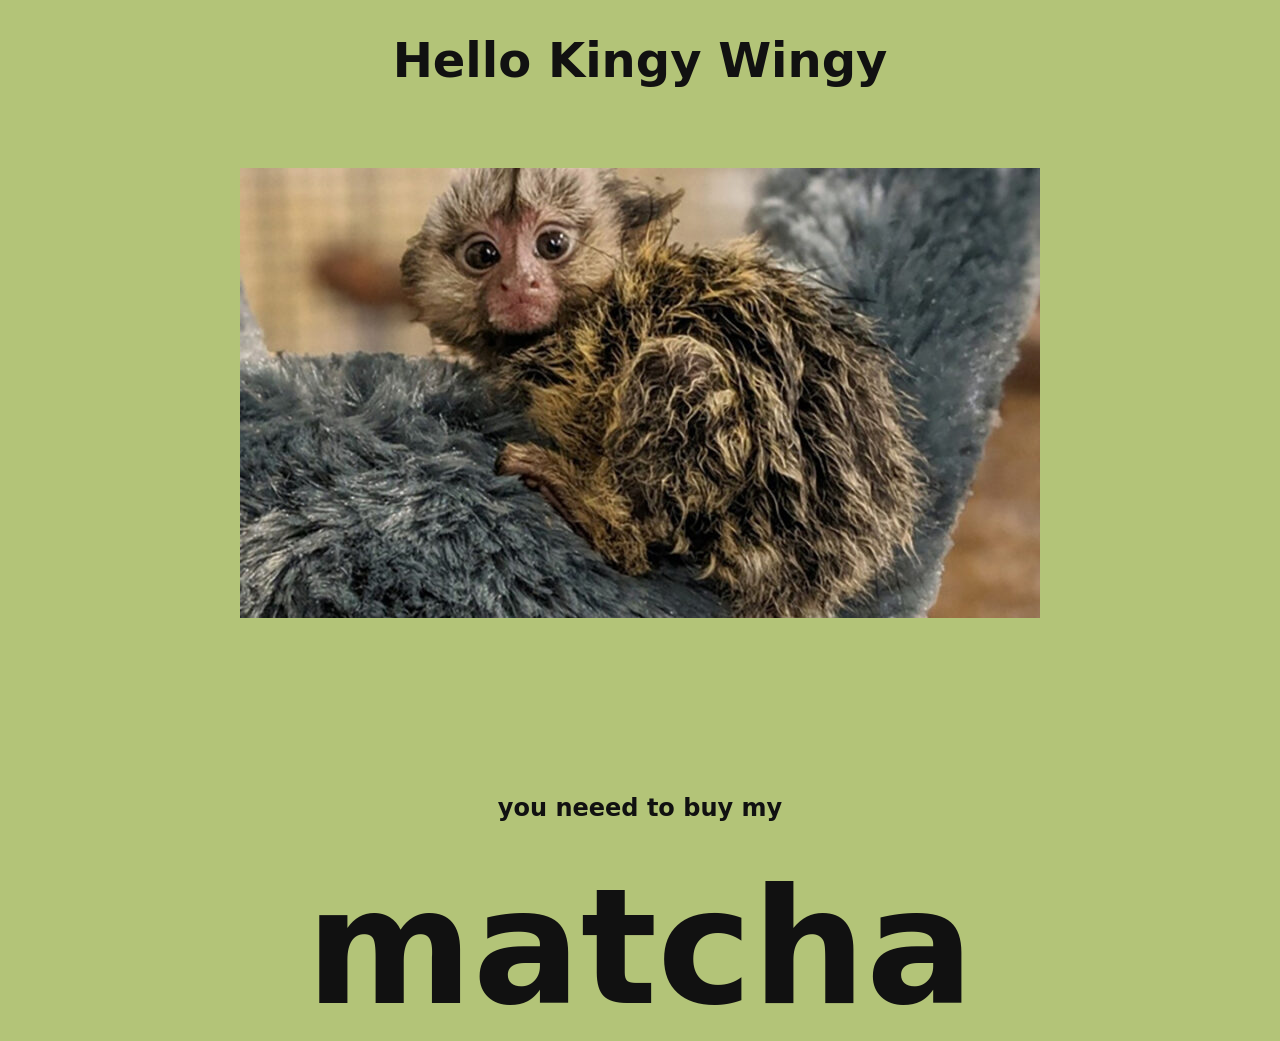
==== index.html @ a099acc8 "Brand new website" ====
<!DOCTYPE html>
<html lang="en">
<head>
  <meta charset="UTF-8">
  <meta name="viewport" content="width=device-width, initial-scale=1.0">
  <title>Hello Kingy Wingy</title>
  <link rel="stylesheet" href="style.css">
</head>
<body>

  <h1>Hello Kingy Wingy</h1>
   

  <main>
    <img src="images/marmoset.jpg" alt="Describe your image here">
  </main>

<h2>you neeed to buy my</h2>
  <h3>matcha</h3>

  <script src="script.js"></script>
</body>
</html>
---- style.css ----
* {
  box-sizing: border-box;
  margin: 0;
  padding: 0;
}

body {
  min-height: 100vh;
  display: flex;
  flex-direction: column;
  font-family: system-ui, sans-serif;
  background: #B3C478;
  color: #111;
}

h1 {
  text-align: center;
  padding: 2rem 1rem;
  font-size: 3rem;
}

h2 {
  text-align: center;
  padding: 2rem 2rem;
  font-size: 1.5rem;
}

h3 {
  text-align: center;
  padding: 0.0005rem 0.0005rem;
  font-size: 10rem;
}

main {
  flex: 1;
  display: flex;
  justify-content: center;
  align-items: center;
  padding: 3rem 3rem 9rem;
}

img {
  display: block;
  max-width: 160vw;
  max-height: 140vh;
  object-fit: contain;
}
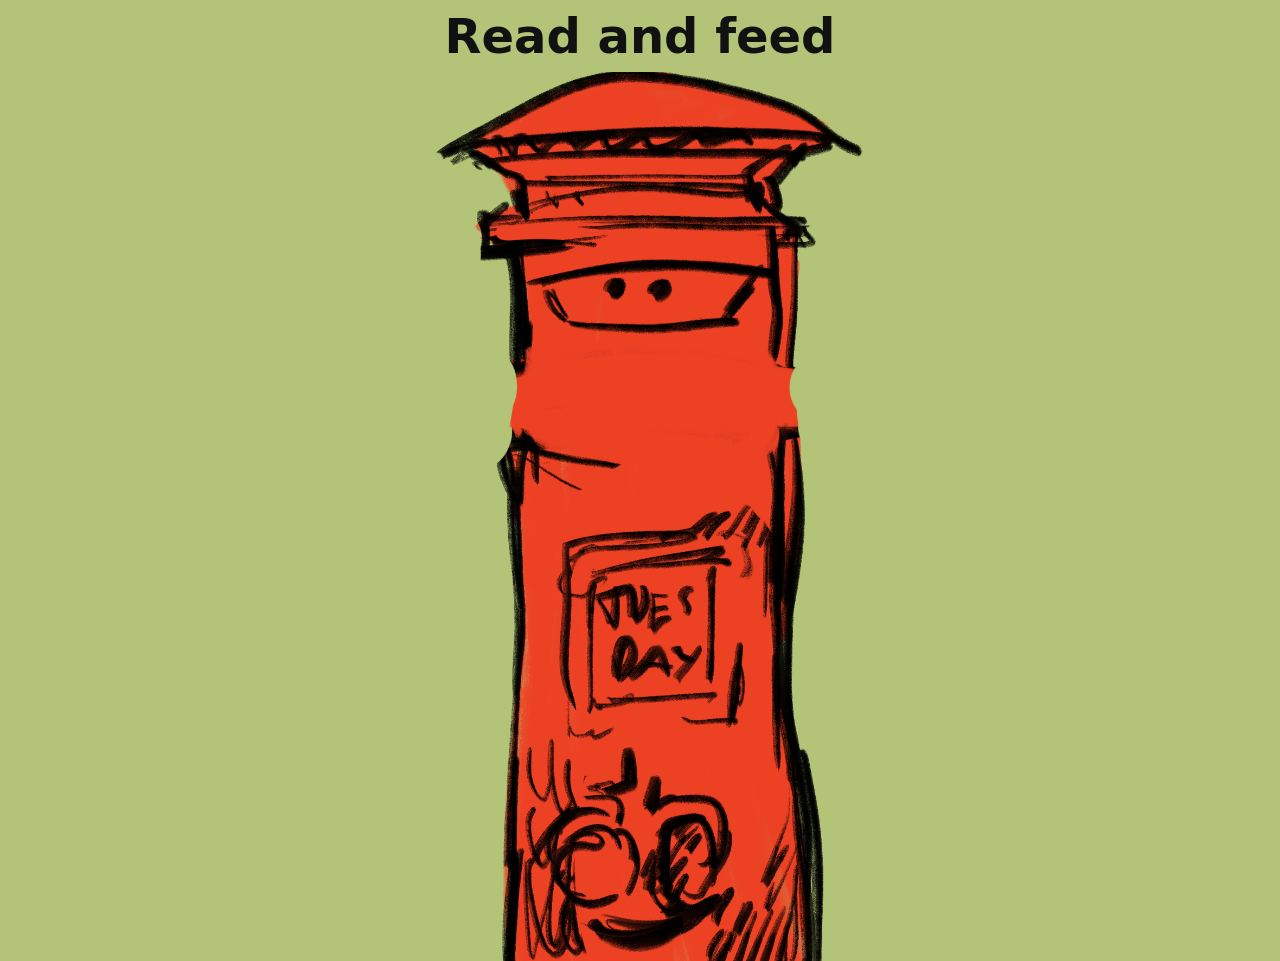
==== commit c8621cc4: "implementing postbox and moving assets before copilot adding placeholders and recording its state be" ====
--- a/index.html
+++ b/index.html
@@ -3,20 +3,17 @@
 <head>
   <meta charset="UTF-8">
   <meta name="viewport" content="width=device-width, initial-scale=1.0">
-  <title>Hello Kingy Wingy</title>
+  <title>Read and Feed</title>
   <link rel="stylesheet" href="style.css">
 </head>
 <body>
 
-  <h1>Hello Kingy Wingy</h1>
-   
+  <h1>Read and feed</h1>
 
   <main>
-    <img src="images/marmoset.jpg" alt="Describe your image here">
+    <img src="images/Pbox body.png" alt="Describe your image here">
+    <img2 src="images/Pbox mouth.png" alt="Describe your image here">
   </main>
-
-<h2>you neeed to buy my</h2>
-  <h3>matcha</h3>
 
   <script src="script.js"></script>
 </body>
--- a/style.css
+++ b/style.css
@@ -11,11 +11,12 @@
   font-family: system-ui, sans-serif;
   background: #B3C478;
   color: #111;
+  overflow: hidden;
 }
 
 h1 {
   text-align: center;
-  padding: 2rem 1rem;
+  padding: 0.5rem 0.5rem;
   font-size: 3rem;
 }
 
@@ -32,16 +33,23 @@
 }
 
 main {
-  flex: 1;
+  flex: 0;
   display: flex;
   justify-content: center;
   align-items: center;
-  padding: 3rem 3rem 9rem;
+  padding: 0rem 0rem 0rem;
 }
 
 img {
   display: block;
-  max-width: 160vw;
-  max-height: 140vh;
-  object-fit: contain;
+  max-width: 100vw;
+  max-height: 100vh;
+  object-fit: fill;
 }
+
+img2 {
+  display: inside;
+  max-width: 100vw;
+  max-height: 100vh;
+  object-fit: fill;
+}
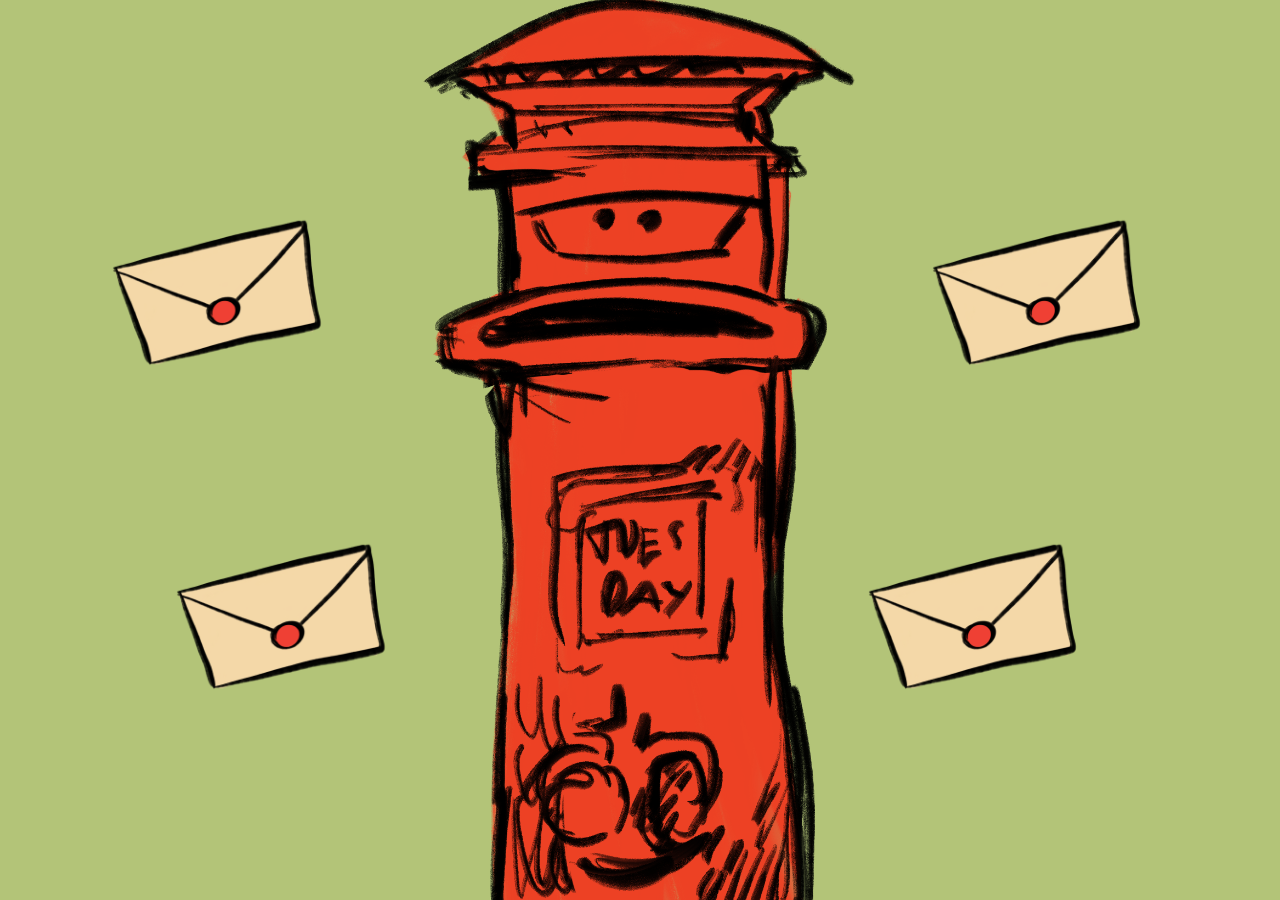
==== commit df4bcaba: "Copilot led coding website prototype created with promptng copilot to position images, make the lett" ====
--- a/index.html
+++ b/index.html
@@ -7,13 +7,17 @@
   <link rel="stylesheet" href="style.css">
 </head>
 <body>
+  <main>
+    <img id="pbox" src="images/New Pbox rest.png" alt="Pbox character resting">
+    <!-- This invisible target is positioned over the upper part of Pbox by script.js. -->
+    <div id="pbox-trigger" aria-hidden="true"></div>
+  </main>
 
-  <h1>Read and feed</h1>
-
-  <main>
-    <img src="images/Pbox body.png" alt="Describe your image here">
-    <img2 src="images/Pbox mouth.png" alt="Describe your image here">
-  </main>
+  <!-- Four separate Letter objects surround Pbox and can be dragged with the mouse. -->
+  <div class="letter letter-left-top" aria-label="Draggable letter"><img src="images/Letter.png" alt=""></div>
+  <div class="letter letter-left-bottom" aria-label="Draggable letter"><img src="images/Letter.png" alt=""></div>
+  <div class="letter letter-right-top" aria-label="Draggable letter"><img src="images/Letter.png" alt=""></div>
+  <div class="letter letter-right-bottom" aria-label="Draggable letter"><img src="images/Letter.png" alt=""></div>
 
   <script src="script.js"></script>
 </body>
--- a/style.css
+++ b/style.css
@@ -4,52 +4,89 @@
   padding: 0;
 }
 
+html,
 body {
-  min-height: 100vh;
-  display: flex;
-  flex-direction: column;
+  width: 100%;
+  height: 100%;
+  overflow: hidden;
+  /* The fixed viewport prevents the landing page from scrolling. */
+}
+
+body {
+  position: relative;
   font-family: system-ui, sans-serif;
   background: #B3C478;
   color: #111;
-  overflow: hidden;
-}
-
-h1 {
-  text-align: center;
-  padding: 0.5rem 0.5rem;
-  font-size: 3rem;
-}
-
-h2 {
-  text-align: center;
-  padding: 2rem 2rem;
-  font-size: 1.5rem;
-}
-
-h3 {
-  text-align: center;
-  padding: 0.0005rem 0.0005rem;
-  font-size: 10rem;
 }
 
 main {
-  flex: 0;
-  display: flex;
-  justify-content: center;
-  align-items: center;
-  padding: 0rem 0rem 0rem;
+  position: absolute;
+  inset: 0;
+  /* Position the character from the bottom while keeping it centred. */
 }
 
 img {
   display: block;
-  max-width: 100vw;
-  max-height: 100vh;
-  object-fit: fill;
+  width: 100%;
+  height: 100%;
+  object-fit: contain;
+  object-position: center bottom;
 }
 
-img2 {
-  display: inside;
-  max-width: 100vw;
-  max-height: 100vh;
-  object-fit: fill;
+#pbox-trigger {
+  position: absolute;
+  opacity: 0;
+  pointer-events: none;
 }
+
+.letter {
+  position: absolute;
+  z-index: 2;
+  width: clamp(180px, 22vw, 340px);
+  aspect-ratio: 2360 / 1640;
+  cursor: grab;
+  touch-action: none;
+  user-select: none;
+  transform: translate(-50%, -50%);
+  transition: left 0.35s ease, top 0.35s ease;
+  /* Letter.png uses no additional rotation in its default appearance. */
+  /* Each letter starts in a fixed position, then follows the pointer when dragged. */
+}
+
+.letter img {
+  width: 100%;
+  height: 100%;
+  object-fit: contain;
+  pointer-events: none;
+}
+
+.letter.dragging {
+  cursor: grabbing;
+  z-index: 10;
+  transition: none;
+}
+
+.letter.eaten {
+  visibility: hidden;
+  pointer-events: none;
+}
+
+.letter-left-top {
+  left: 18%;
+  top: 32%;
+}
+
+.letter-left-bottom {
+  left: 23%;
+  top: 68%;
+}
+
+.letter-right-top {
+  left: 82%;
+  top: 32%;
+}
+
+.letter-right-bottom {
+  left: 77%;
+  top: 68%;
+}
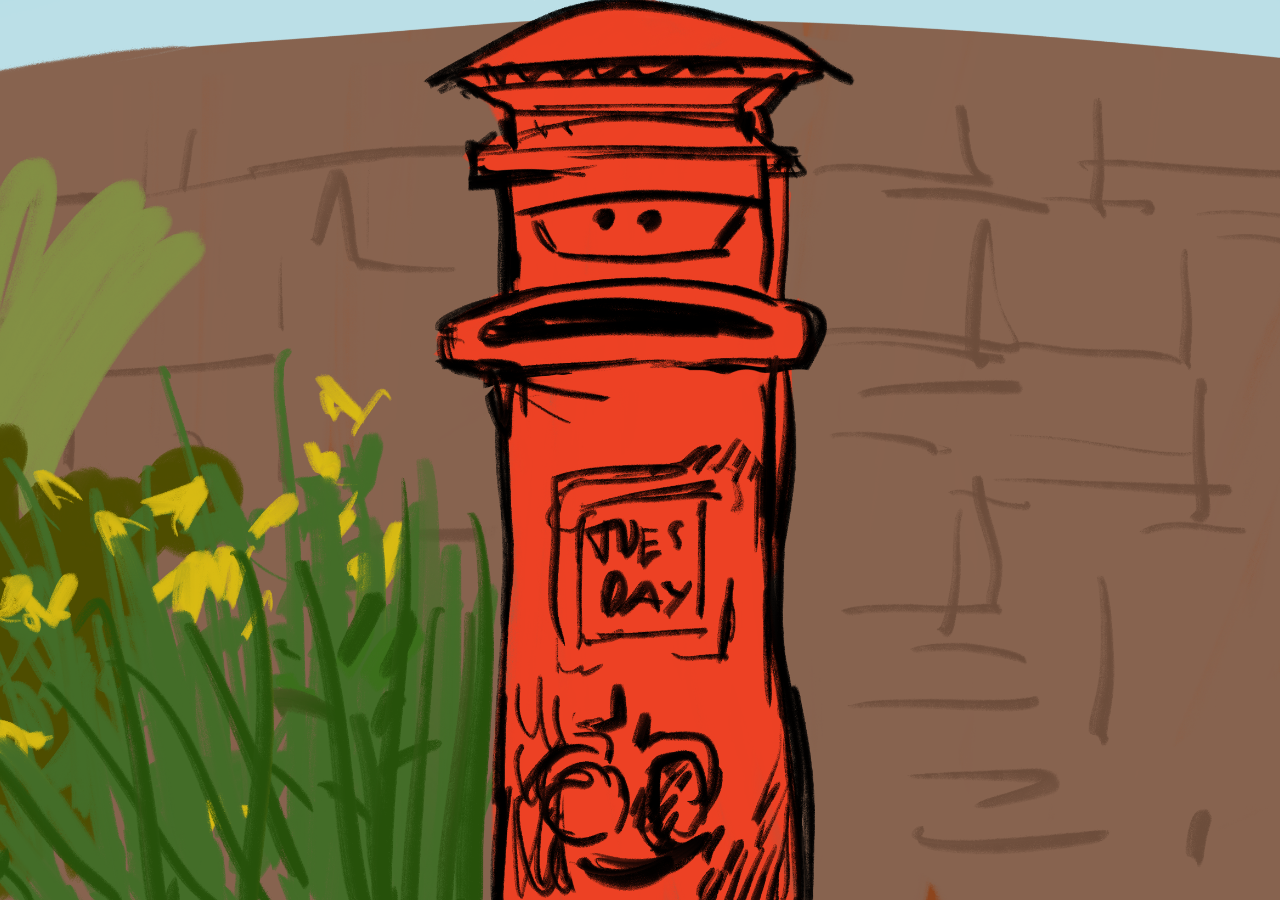
==== commit 0086e829: "copilot new version added horizontal scroll, 2 new pages and animation trigger that is still in prog" ====
--- a/index.html
+++ b/index.html
@@ -7,17 +7,29 @@
   <link rel="stylesheet" href="style.css">
 </head>
 <body>
-  <main>
-    <img id="pbox" src="images/New Pbox rest.png" alt="Pbox character resting">
-    <!-- This invisible target is positioned over the upper part of Pbox by script.js. -->
-    <div id="pbox-trigger" aria-hidden="true"></div>
-  </main>
-
-  <!-- Four separate Letter objects surround Pbox and can be dragged with the mouse. -->
-  <div class="letter letter-left-top" aria-label="Draggable letter"><img src="images/Letter.png" alt=""></div>
-  <div class="letter letter-left-bottom" aria-label="Draggable letter"><img src="images/Letter.png" alt=""></div>
-  <div class="letter letter-right-top" aria-label="Draggable letter"><img src="images/Letter.png" alt=""></div>
-  <div class="letter letter-right-bottom" aria-label="Draggable letter"><img src="images/Letter.png" alt=""></div>
+  <div id="scene-viewport">
+    <main id="scene">
+      <!-- The map fills the wide scene, while the interaction layer stays viewport-sized. -->
+      <img id="landing-background" src="images/Background placeholder.png" alt="">
+      <div id="map-letters" role="group" aria-label="Letters placed on the map">
+        <a class="map-letter-link" href="letter.html" aria-label="Open letter A">
+          <img src="images/Letter map A.png" alt="">
+        </a>
+        <a class="map-letter-link" href="letter.html" aria-label="Open letter B">
+          <img src="images/Letter map B.png" alt="">
+        </a>
+        <a class="map-letter-link" href="letter.html" aria-label="Open letter C">
+          <img src="images/Letter map C.png" alt="">
+        </a>
+        <a class="map-letter-link" href="letter.html" aria-label="Open letter D">
+          <img src="images/Letter map D.png" alt="">
+        </a>
+      </div>
+      <div id="interactive-area">
+        <img id="pbox" src="images/New Pbox rest.png" alt="Pbox character resting">
+      </div>
+    </main>
+  </div>
 
   <script src="script.js"></script>
 </body>
--- a/style.css
+++ b/style.css
@@ -9,20 +9,85 @@
   width: 100%;
   height: 100%;
   overflow: hidden;
-  /* The fixed viewport prevents the landing page from scrolling. */
 }
 
 body {
-  position: relative;
   font-family: system-ui, sans-serif;
   background: #B3C478;
   color: #111;
+  /* Use the supplied artwork as the pointer throughout the landing page. */
+  cursor: url("images/Custom mouse raster.png") 3 3, auto;
+}
+
+#scene-viewport {
+  position: fixed;
+  inset: 0;
+  overflow-x: auto;
+  overflow-y: hidden;
+  /* The wide scene can be panned horizontally without vertical page movement. */
 }
 
 main {
+  position: relative;
+  width: max(100vw, calc(100vh * 3.09329268));
+  height: 100vh;
+  /* Keep the map at its wide aspect ratio and place interactions in the center. */
+}
+
+#landing-background {
   position: absolute;
   inset: 0;
-  /* Position the character from the bottom while keeping it centred. */
+  z-index: 0;
+  width: 100%;
+  height: 100%;
+  object-fit: cover;
+  object-position: center center;
+  pointer-events: none;
+  z-index: 0;
+}
+
+#map-letters {
+  position: absolute;
+  inset: 0;
+  z-index: 1;
+  pointer-events: none;
+  /* These transparent overlays share the background map's full-size canvas. */
+}
+
+.map-letter-link {
+  position: absolute;
+  inset: 0;
+  pointer-events: none;
+}
+
+.map-letter-link img {
+  width: 100%;
+  height: 100%;
+  object-fit: fill;
+  object-position: center center;
+}
+
+.map-letter-link:focus-visible img {
+  filter: drop-shadow(0 0 8px #fff);
+}
+
+#interactive-area {
+  position: absolute;
+  top: 0;
+  left: 50%;
+  width: 100vw;
+  height: 100%;
+  z-index: 2;
+  transform: translateX(-50%);
+  /* Keep the Pbox aligned with the initial map view while it scrolls with the scene. */
+}
+
+#pbox {
+  position: absolute;
+  inset: 0;
+  width: 100%;
+  height: 100%;
+  z-index: 1;
 }
 
 img {
@@ -33,60 +98,96 @@
   object-position: center bottom;
 }
 
-#pbox-trigger {
-  position: absolute;
-  opacity: 0;
+body.letter-page {
+  background: #000;
+  cursor: default;
+}
+
+#opened-letter {
+  width: 100%;
+  height: 100%;
+  object-fit: contain;
+  object-position: center center;
+}
+
+#open-letter {
+  position: fixed;
+  inset: 0;
+  z-index: 0;
+  width: 100%;
+  height: 100%;
+  padding: 0;
+  border: 0;
+  background: #000;
+  cursor: pointer;
+}
+
+#letter-reading {
+  position: fixed;
+  inset: 0;
+  z-index: 1;
+  overflow-x: hidden;
+  overflow-y: auto;
+  background: transparent;
+  -webkit-overflow-scrolling: touch;
+}
+
+#letter-reading img {
+  width: 100%;
+  height: auto;
+  object-fit: initial;
+  object-position: initial;
+}
+
+body.pbox-page {
+  background: #000;
+}
+
+#closeup-pbox {
+  position: fixed;
+  top: 95%;
+  left: 50%;
+  width: 140vw;
+  height: auto;
+  max-width: none;
+  transform: translate(-50%, -50%);
+  /* Current placement trial: horizontally centered, top at 95%, scaled to 140vw. */
+  /* Zoom the close-up so Pbox's face fills the page behind the envelope. */
+}
+
+#pbox-letter {
+  position: fixed;
+  top: 65%;
+  left: 53%;
+  z-index: 1;
+  width: 61vw;
+  aspect-ratio: 2360 / 1640;
+  padding: 0;
+  border: 0;
+  background: transparent;
+  /* The source PNG has transparent margins around the visible envelope. */
+  cursor: url("images/Custom mouse raster.png") 3 3, auto;
+  touch-action: none;
+  user-select: none;
+  transform: translate(-50%, -50%);
+}
+
+#pbox-letter img {
+  width: 100%;
+  height: 100%;
+  object-fit: contain;
+  object-position: center center;
   pointer-events: none;
 }
 
-.letter {
-  position: absolute;
-  z-index: 2;
-  width: clamp(180px, 22vw, 340px);
-  aspect-ratio: 2360 / 1640;
-  cursor: grab;
-  touch-action: none;
-  user-select: none;
-  transform: translate(-50%, -50%);
-  transition: left 0.35s ease, top 0.35s ease;
-  /* Letter.png uses no additional rotation in its default appearance. */
-  /* Each letter starts in a fixed position, then follows the pointer when dragged. */
+#return-animation {
+  position: fixed;
+  inset: 0;
+  z-index: 5;
+  width: 100%;
+  height: 100%;
+  background: #000;
+  object-fit: cover;
+  object-position: center center;
 }
 
-.letter img {
-  width: 100%;
-  height: 100%;
-  object-fit: contain;
-  pointer-events: none;
-}
-
-.letter.dragging {
-  cursor: grabbing;
-  z-index: 10;
-  transition: none;
-}
-
-.letter.eaten {
-  visibility: hidden;
-  pointer-events: none;
-}
-
-.letter-left-top {
-  left: 18%;
-  top: 32%;
-}
-
-.letter-left-bottom {
-  left: 23%;
-  top: 68%;
-}
-
-.letter-right-top {
-  left: 82%;
-  top: 32%;
-}
-
-.letter-right-bottom {
-  left: 77%;
-  top: 68%;
-}
